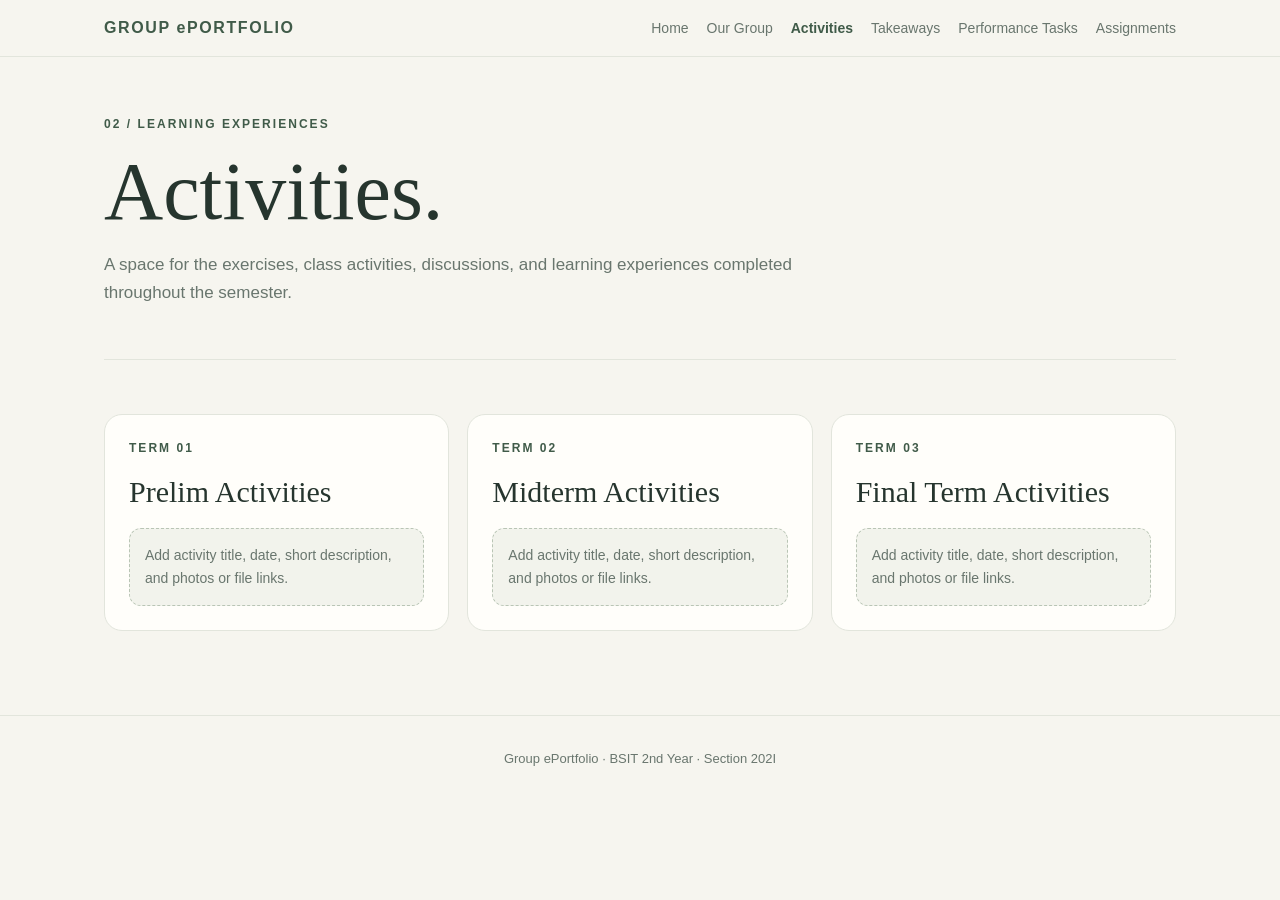
==== activities.html @ 6617c5ad "Add files via upload" ====
<!doctype html><html lang="en"><head><meta charset="utf-8"><meta name="viewport" content="width=device-width,initial-scale=1"><title>Activities | Group ePortfolio</title><link rel="stylesheet" href="style.css"></head><body>
<header><div class="nav"><a class="brand" href="index.html" style="text-decoration:none">GROUP ePORTFOLIO</a><nav><a class="" href="index.html">Home</a><a class="" href="group.html">Our Group</a><a class="active" href="activities.html">Activities</a><a class="" href="takeaways.html">Takeaways</a><a class="" href="performance.html">Performance Tasks</a><a class="" href="assignments.html">Assignments</a></nav></div></header>
<main>
<div class="page-intro"><div class="eyebrow">02 / Learning experiences</div><h1>Activities.</h1><p>A space for the exercises, class activities, discussions, and learning experiences completed throughout the semester.</p></div>
<section><div class="grid">
<div class="term"><div class="eyebrow">Term 01</div><h3>Prelim Activities</h3><div class="placeholder">Add activity title, date, short description, and photos or file links.</div></div>
<div class="term"><div class="eyebrow">Term 02</div><h3>Midterm Activities</h3><div class="placeholder">Add activity title, date, short description, and photos or file links.</div></div>
<div class="term"><div class="eyebrow">Term 03</div><h3>Final Term Activities</h3><div class="placeholder">Add activity title, date, short description, and photos or file links.</div></div>
</div></section>
</main><footer>Group ePortfolio · BSIT 2nd Year · Section 202I</footer></body></html>
---- style.css ----
:root{--bg:#f6f5ef;--ink:#26352e;--muted:#69766e;--green:#405b49;--sage:#dce5d8;--line:#e2e5dc;--card:#fffefa}
*{box-sizing:border-box}html{scroll-behavior:smooth}body{margin:0;background:var(--bg);color:var(--ink);font:16px/1.65 Arial,sans-serif}
header{position:sticky;top:0;z-index:5;background:#f6f5eff2;backdrop-filter:blur(10px);border-bottom:1px solid var(--line)}
.nav{max-width:1120px;margin:auto;padding:15px 24px;display:flex;justify-content:space-between;align-items:center;gap:22px;flex-wrap:wrap}
.brand{font-weight:800;letter-spacing:.1em;color:var(--green)}nav{display:flex;gap:18px;flex-wrap:wrap}nav a{font-size:14px;color:var(--muted);text-decoration:none}nav a:hover,nav a.active{color:var(--green);font-weight:bold}
main{max-width:1120px;margin:auto;padding:0 24px}.hero{padding:82px 0 68px;display:grid;grid-template-columns:1.2fr .8fr;gap:36px;align-items:center}
.eyebrow{font-size:12px;text-transform:uppercase;letter-spacing:.17em;font-weight:bold;color:var(--green)}
h1,h2,h3{font-family:Georgia,serif;font-weight:normal}h1{font-size:clamp(48px,7vw,82px);line-height:1.02;margin:15px 0}h2{font-size:clamp(34px,5vw,48px);line-height:1.1;margin:10px 0 24px}h3{font-size:25px;margin:0 0 8px}
.lead{font-size:19px;color:var(--muted);max-width:620px}.art{min-height:285px;border-radius:26px;background:linear-gradient(140deg,#dce5d8,#aebfae);padding:30px;display:flex;align-items:end;font:38px/1.12 Georgia;color:#294235}
.btn{display:inline-block;background:var(--green);color:white;text-decoration:none;padding:12px 20px;border-radius:30px;margin:8px 8px 0 0;font-size:14px}.btn.alt{background:transparent;color:var(--green);border:1px solid #9cab9b}
section{padding:54px 0;border-top:1px solid var(--line)}.card,.term{background:var(--card);border:1px solid var(--line);border-radius:18px;padding:24px}
.grid{display:grid;grid-template-columns:repeat(3,1fr);gap:18px}.grid.two{grid-template-columns:repeat(2,1fr)}
.memberhead{display:flex;align-items:center;gap:13px;margin-bottom:14px}.avatar{width:70px;height:70px;border-radius:50%;object-fit:cover;border:2px solid white;box-shadow:0 0 0 1px var(--line)}
.meta,.small{font-size:13px;color:var(--muted)}.tag{display:inline-block;border:1px solid var(--line);border-radius:30px;padding:3px 10px;font-size:12px;margin:4px;color:var(--green)}
.muted{color:var(--muted)}.placeholder{border:1px dashed #b9c5b5;background:#f2f3ec;border-radius:12px;padding:15px;color:var(--muted);font-size:14px;margin-top:12px}
.page-intro{padding:58px 0 35px}.page-intro p{color:var(--muted);max-width:720px;font-size:17px}
.term h3{font-size:30px;margin:8px 0}.take p{font-size:14px;color:var(--muted)}
footer{text-align:center;border-top:1px solid var(--line);padding:32px 20px;color:var(--muted);font-size:13px;margin-top:30px}
.quicklinks{display:grid;grid-template-columns:repeat(3,1fr);gap:16px}.quicklinks a{display:block;text-decoration:none;color:var(--ink);background:var(--card);border:1px solid var(--line);border-radius:17px;padding:22px}.quicklinks a:hover{border-color:#9cab9b;transform:translateY(-2px)}
@media(max-width:760px){.hero{grid-template-columns:1fr;padding:55px 0}.grid,.grid.two,.quicklinks{grid-template-columns:1fr}.nav{display:block}nav{margin-top:12px;gap:12px}}
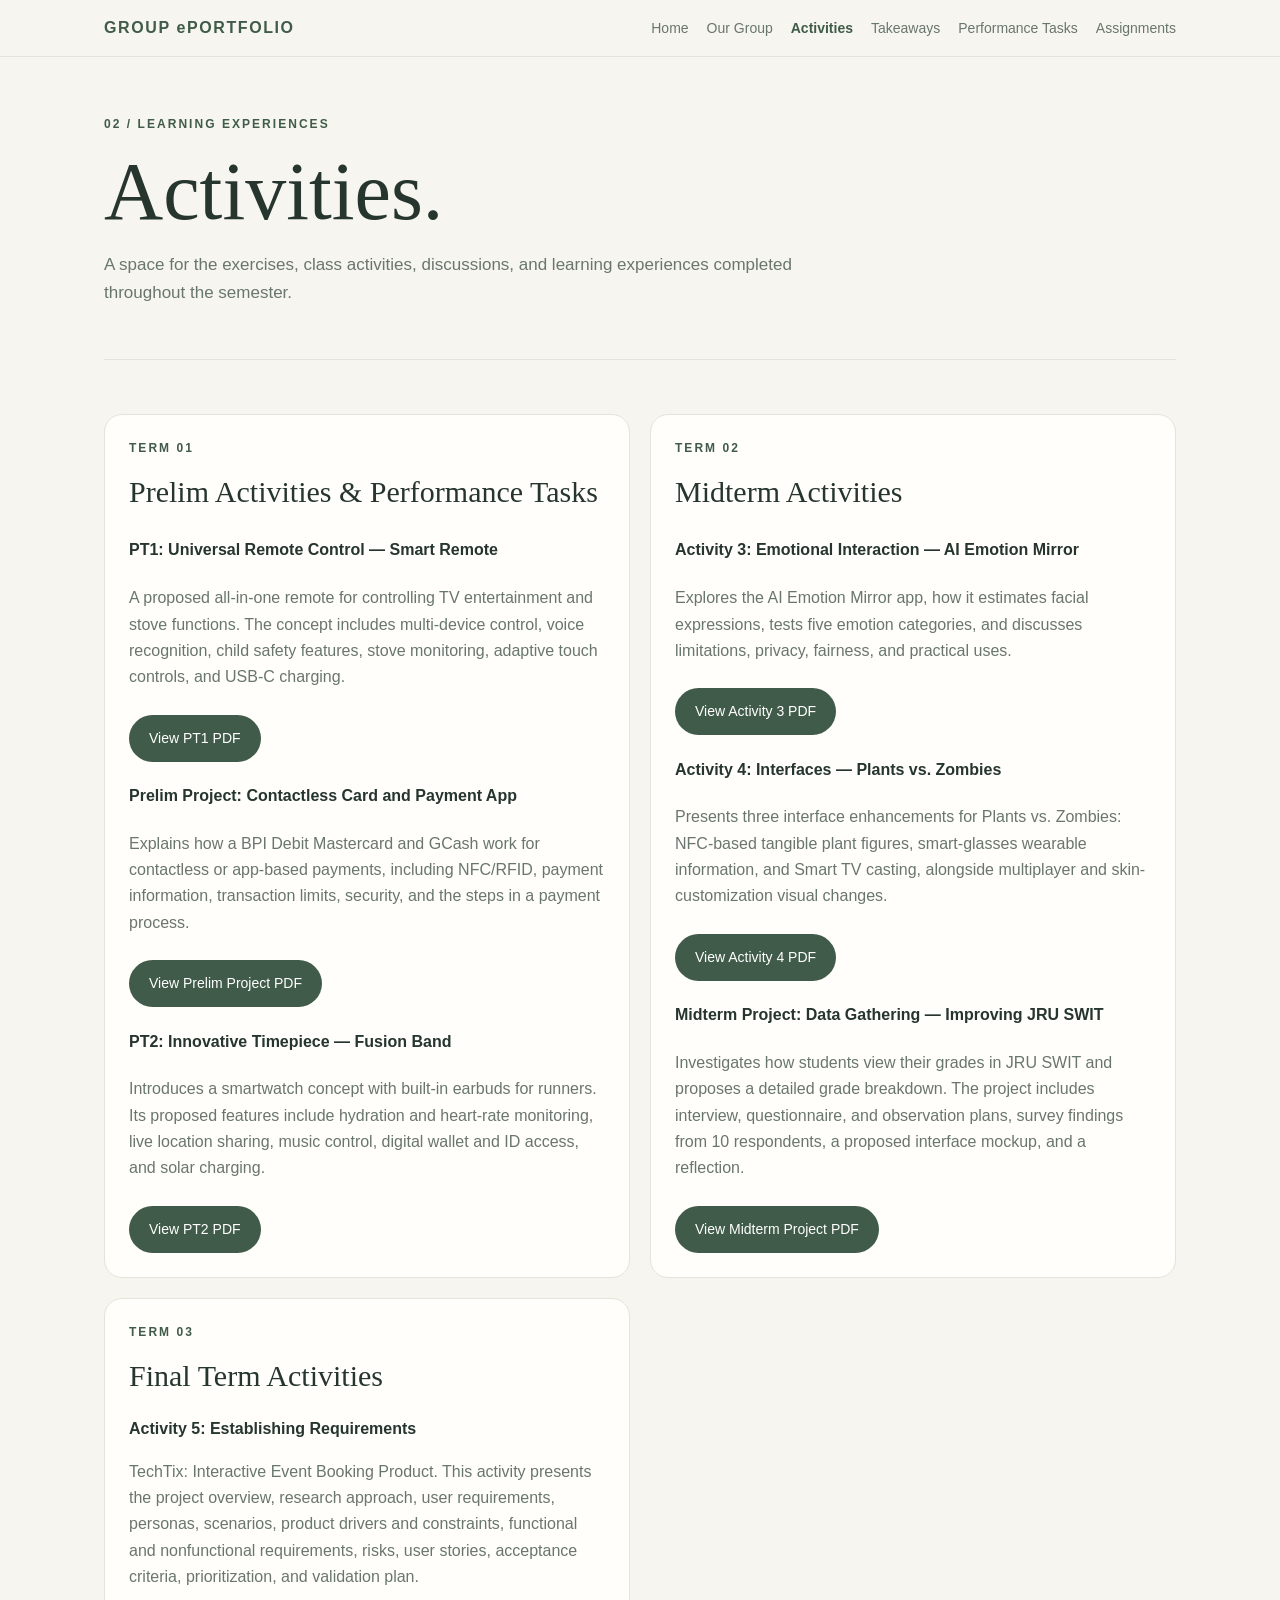
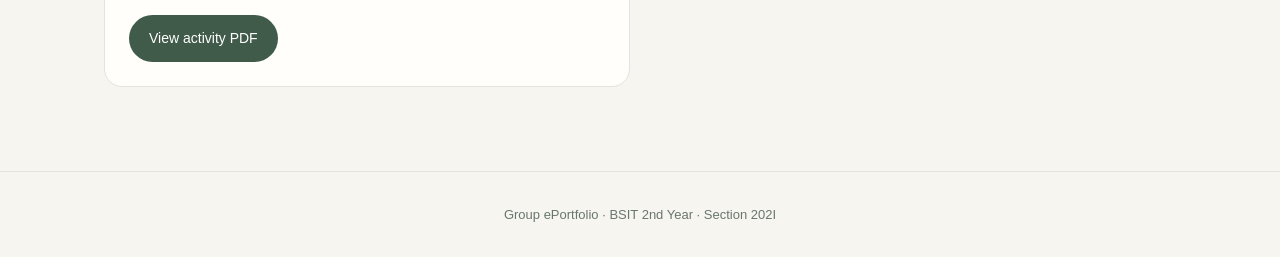
==== commit 5402df4e: "Add files via upload" ====
--- a/activities.html
+++ b/activities.html
@@ -3,8 +3,46 @@
 <main>
 <div class="page-intro"><div class="eyebrow">02 / Learning experiences</div><h1>Activities.</h1><p>A space for the exercises, class activities, discussions, and learning experiences completed throughout the semester.</p></div>
 <section><div class="grid">
-<div class="term"><div class="eyebrow">Term 01</div><h3>Prelim Activities</h3><div class="placeholder">Add activity title, date, short description, and photos or file links.</div></div>
-<div class="term"><div class="eyebrow">Term 02</div><h3>Midterm Activities</h3><div class="placeholder">Add activity title, date, short description, and photos or file links.</div></div>
-<div class="term"><div class="eyebrow">Term 03</div><h3>Final Term Activities</h3><div class="placeholder">Add activity title, date, short description, and photos or file links.</div></div>
+<div class="term">
+<div class="eyebrow">Term 01</div><h3>Prelim Activities & Performance Tasks</h3>
+<div class="activity-item">
+<h4>PT1: Universal Remote Control — Smart Remote</h4>
+<p class="muted">A proposed all-in-one remote for controlling TV entertainment and stove functions. The concept includes multi-device control, voice recognition, child safety features, stove monitoring, adaptive touch controls, and USB-C charging.</p>
+<a class="btn" href="files/Prelim_PT1_Universal_Remote_Control.pdf" target="_blank" rel="noopener">View PT1 PDF</a>
+</div>
+<div class="activity-item">
+<h4>Prelim Project: Contactless Card and Payment App</h4>
+<p class="muted">Explains how a BPI Debit Mastercard and GCash work for contactless or app-based payments, including NFC/RFID, payment information, transaction limits, security, and the steps in a payment process.</p>
+<a class="btn" href="files/Prelim_Project_Contactless_Card_and_Payment_App.pdf" target="_blank" rel="noopener">View Prelim Project PDF</a>
+</div>
+<div class="activity-item">
+<h4>PT2: Innovative Timepiece — Fusion Band</h4>
+<p class="muted">Introduces a smartwatch concept with built-in earbuds for runners. Its proposed features include hydration and heart-rate monitoring, live location sharing, music control, digital wallet and ID access, and solar charging.</p>
+<a class="btn" href="files/Prelim_PT2_Innovative_Timepiece.pdf" target="_blank" rel="noopener">View PT2 PDF</a>
+</div>
+</div>
+<div class="term">
+  <div class="eyebrow">Term 02</div>
+  <h3>Midterm Activities</h3>
+  <div class="activity-item">
+    <h4>Activity 3: Emotional Interaction — AI Emotion Mirror</h4>
+    <p class="muted">Explores the AI Emotion Mirror app, how it estimates facial expressions, tests five emotion categories, and discusses limitations, privacy, fairness, and practical uses.</p>
+    <a class="btn" href="files/Activity_3_Emotional_Interaction.pdf" target="_blank" rel="noopener">View Activity 3 PDF</a>
+  </div>
+  <div class="activity-item">
+    <h4>Activity 4: Interfaces — Plants vs. Zombies</h4>
+    <p class="muted">Presents three interface enhancements for Plants vs. Zombies: NFC-based tangible plant figures, smart-glasses wearable information, and Smart TV casting, alongside multiplayer and skin-customization visual changes.</p>
+    <a class="btn" href="files/Activity_4_Interfaces.pdf" target="_blank" rel="noopener">View Activity 4 PDF</a>
+  </div>
+  <div class="activity-item">
+    <h4>Midterm Project: Data Gathering — Improving JRU SWIT</h4>
+    <p class="muted">Investigates how students view their grades in JRU SWIT and proposes a detailed grade breakdown. The project includes interview, questionnaire, and observation plans, survey findings from 10 respondents, a proposed interface mockup, and a reflection.</p>
+    <a class="btn" href="files/Midterm_Project_Data_Gathering.pdf" target="_blank" rel="noopener">View Midterm Project PDF</a>
+  </div>
+</div><div class="term"><div class="eyebrow">Term 03</div><h3>Final Term Activities</h3>
+<p><b>Activity 5: Establishing Requirements</b></p>
+<p class="muted">TechTix: Interactive Event Booking Product. This activity presents the project overview, research approach, user requirements, personas, scenarios, product drivers and constraints, functional and nonfunctional requirements, risks, user stories, acceptance criteria, prioritization, and validation plan.</p>
+<a class="btn" href="files/Activity5_EstablishingRequirements.pdf" target="_blank" rel="noopener">View activity PDF</a>
+</div>
 </div></section>
 </main><footer>Group ePortfolio · BSIT 2nd Year · Section 202I</footer></body></html>
--- a/style.css
+++ b/style.css
@@ -10,12 +10,12 @@
 .lead{font-size:19px;color:var(--muted);max-width:620px}.art{min-height:285px;border-radius:26px;background:linear-gradient(140deg,#dce5d8,#aebfae);padding:30px;display:flex;align-items:end;font:38px/1.12 Georgia;color:#294235}
 .btn{display:inline-block;background:var(--green);color:white;text-decoration:none;padding:12px 20px;border-radius:30px;margin:8px 8px 0 0;font-size:14px}.btn.alt{background:transparent;color:var(--green);border:1px solid #9cab9b}
 section{padding:54px 0;border-top:1px solid var(--line)}.card,.term{background:var(--card);border:1px solid var(--line);border-radius:18px;padding:24px}
-.grid{display:grid;grid-template-columns:repeat(3,1fr);gap:18px}.grid.two{grid-template-columns:repeat(2,1fr)}
-.memberhead{display:flex;align-items:center;gap:13px;margin-bottom:14px}.avatar{width:70px;height:70px;border-radius:50%;object-fit:cover;border:2px solid white;box-shadow:0 0 0 1px var(--line)}
+.grid{display:grid;grid-template-columns:repeat(2,1fr);gap:20px}.grid.two{grid-template-columns:repeat(2,1fr)}
+.memberhead{display:flex;align-items:center;gap:16px;margin-bottom:16px}.avatar{width:118px;height:138px;border-radius:12px;object-fit:cover;object-position:center;border:2px solid white;box-shadow:0 2px 10px #26352e1a;flex-shrink:0}
 .meta,.small{font-size:13px;color:var(--muted)}.tag{display:inline-block;border:1px solid var(--line);border-radius:30px;padding:3px 10px;font-size:12px;margin:4px;color:var(--green)}
 .muted{color:var(--muted)}.placeholder{border:1px dashed #b9c5b5;background:#f2f3ec;border-radius:12px;padding:15px;color:var(--muted);font-size:14px;margin-top:12px}
 .page-intro{padding:58px 0 35px}.page-intro p{color:var(--muted);max-width:720px;font-size:17px}
 .term h3{font-size:30px;margin:8px 0}.take p{font-size:14px;color:var(--muted)}
 footer{text-align:center;border-top:1px solid var(--line);padding:32px 20px;color:var(--muted);font-size:13px;margin-top:30px}
 .quicklinks{display:grid;grid-template-columns:repeat(3,1fr);gap:16px}.quicklinks a{display:block;text-decoration:none;color:var(--ink);background:var(--card);border:1px solid var(--line);border-radius:17px;padding:22px}.quicklinks a:hover{border-color:#9cab9b;transform:translateY(-2px)}
-@media(max-width:760px){.hero{grid-template-columns:1fr;padding:55px 0}.grid,.grid.two,.quicklinks{grid-template-columns:1fr}.nav{display:block}nav{margin-top:12px;gap:12px}}
+@media(max-width:760px){.hero{grid-template-columns:1fr;padding:55px 0}.grid,.grid.two,.quicklinks{grid-template-columns:1fr}.avatar{width:104px;height:124px}.nav{display:block}nav{margin-top:12px;gap:12px}}
